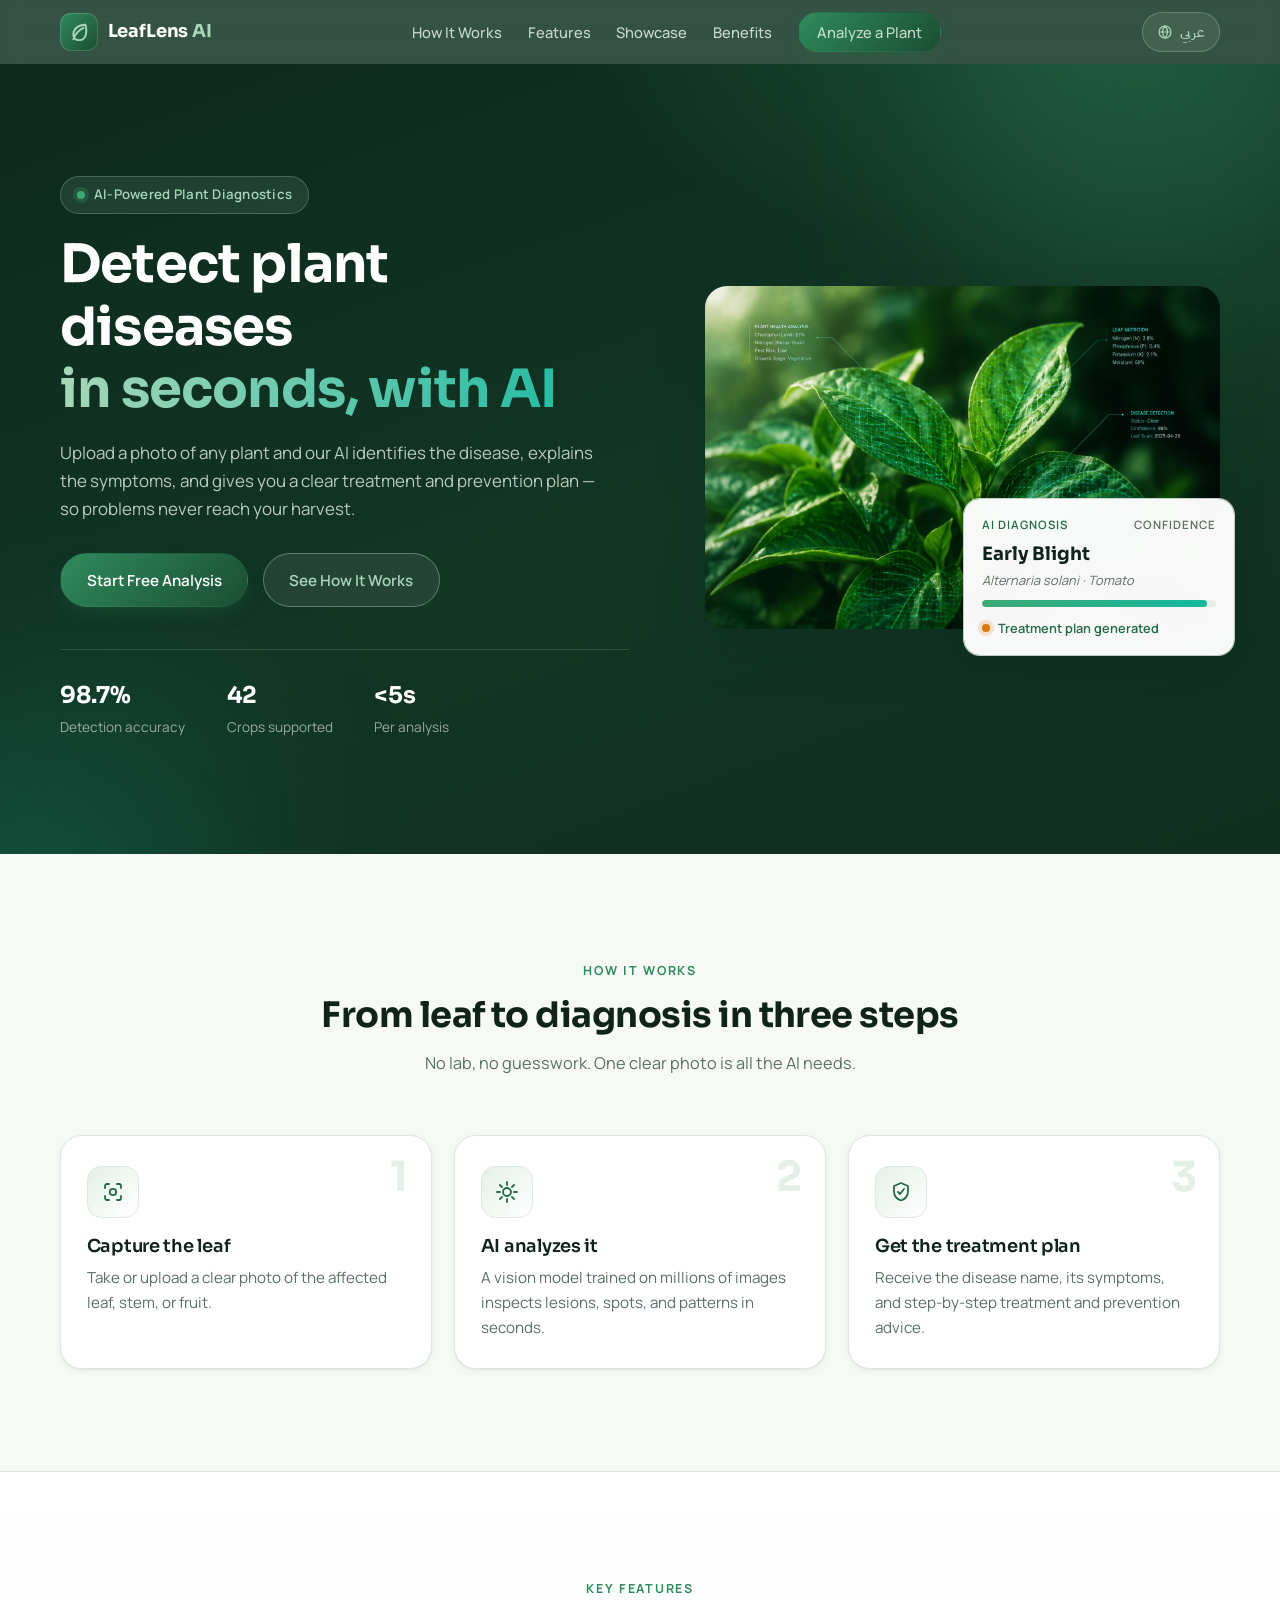
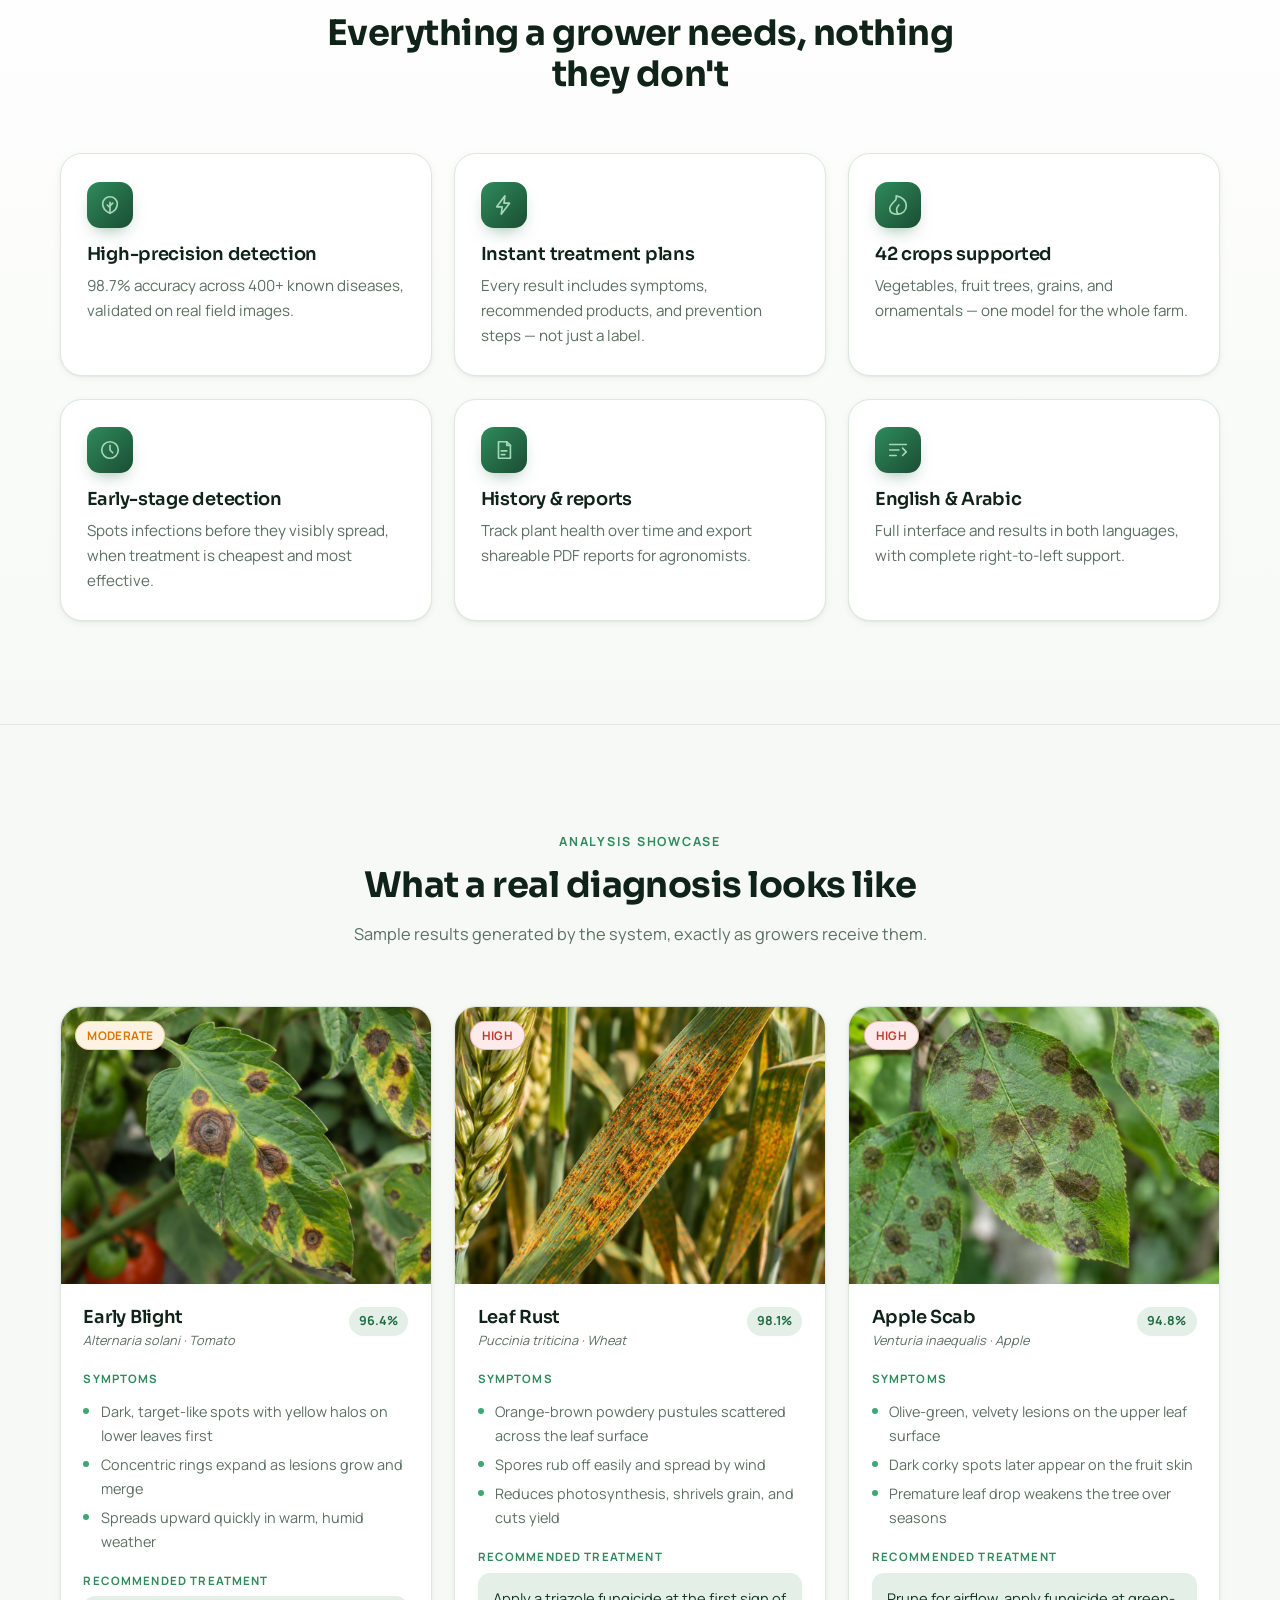
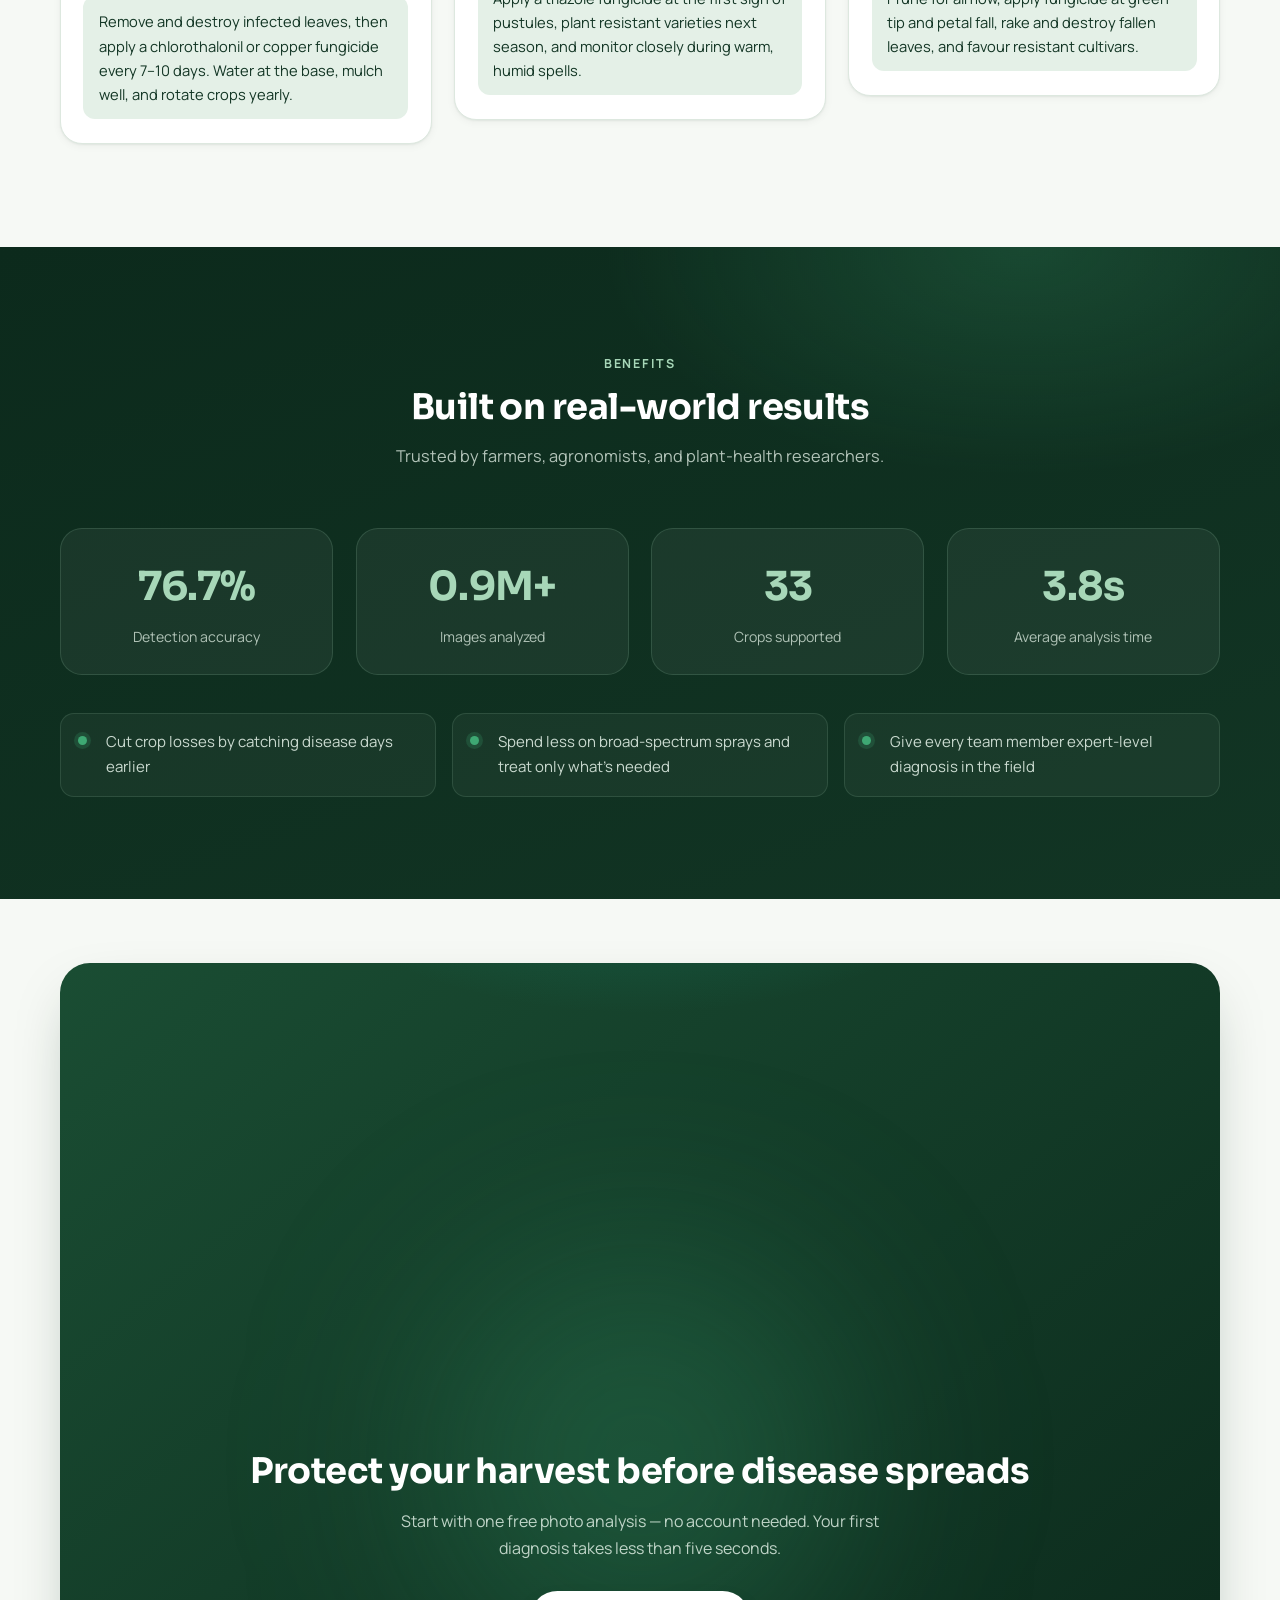
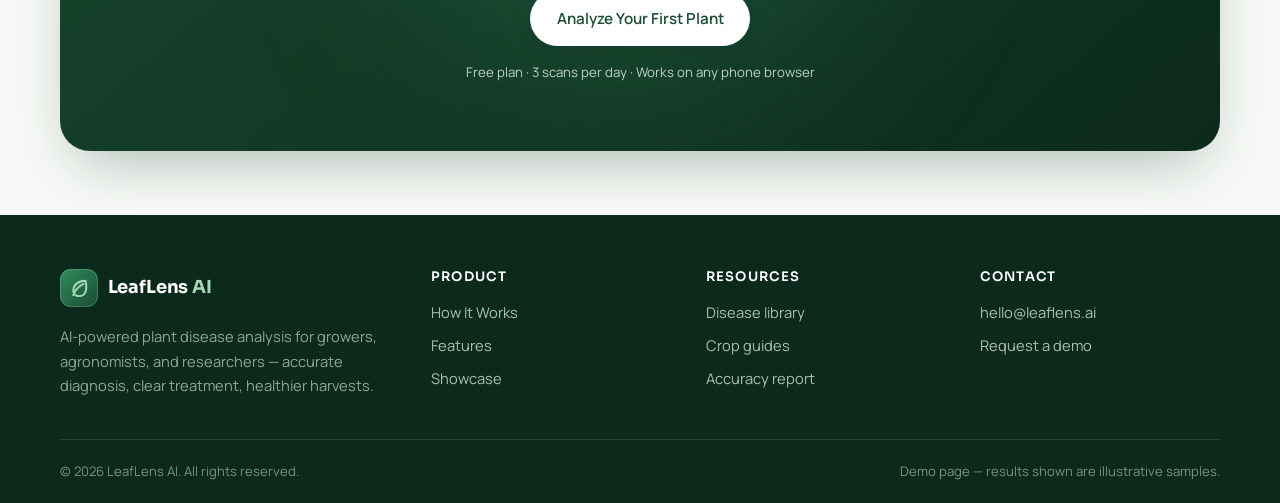
==== index.html @ 88715f57 "Add WebSite" ====
<!DOCTYPE html>
<html lang="en" dir="ltr">
<head>
  <meta charset="UTF-8" />
  <meta name="viewport" content="width=device-width, initial-scale=1.0" />
  <title>LeafLens AI — AI-Powered Plant Disease Analysis</title>
  <meta name="description" content="LeafLens AI identifies plant diseases from a single photo and returns the detected disease, its symptoms, and a recommended treatment plan. Supports 42 crops with 98.7% accuracy." />
  <meta property="og:title" content="LeafLens AI — AI-Powered Plant Disease Analysis" />
  <meta property="og:description" content="Detect plant diseases in seconds with AI. Get the diagnosis, symptoms, and treatment plan from a single photo." />
  <meta property="og:type" content="website" />
  <meta property="og:image" content="assets/img/hero-scan.jpg" />
  <meta name="twitter:card" content="summary_large_image" />
  <link rel="preconnect" href="https://fonts.googleapis.com" />
  <link rel="preconnect" href="https://fonts.gstatic.com" crossorigin />
  <link href="https://fonts.googleapis.com/css2?family=Sora:wght@500;600;700&family=Manrope:wght@400;500;600;700&family=IBM+Plex+Sans+Arabic:wght@400;500;600;700&display=swap" rel="stylesheet" />
  <link rel="stylesheet" href="styles.css" />
  <link rel="icon" type="image/svg+xml" href="data:image/svg+xml,%3Csvg xmlns='http://www.w3.org/2000/svg' viewBox='0 0 32 32'%3E%3Crect width='32' height='32' rx='8' fill='%2314532f'/%3E%3Cpath d='M22 8c-7 0-12 4-12 10 0 3 2 6 6 6 6 0 8-6 6-16zM10 24c2-6 6-9 10-11' stroke='%23a7f3c9' stroke-width='2' fill='none' stroke-linecap='round'/%3E%3C/svg%3E" />
</head>
<body>
  <a class="skip-link" href="#main" data-i18n="a11y.skip">Skip to content</a>

  <!-- ============ Header ============ -->
  <header class="site-header" id="siteHeader">
    <div class="container header-inner">
      <a href="#hero" class="brand" aria-label="LeafLens AI — home">
        <span class="brand-mark" aria-hidden="true">
          <svg viewBox="0 0 32 32" width="26" height="26" fill="none"><path d="M24 7c-9 0-15 5-15 12 0 4 2.5 7 7.5 7C24 26 26.5 18 24 7zM9 25c2.5-7.5 7.5-11.5 12.5-14" stroke="currentColor" stroke-width="2.4" stroke-linecap="round"/></svg>
        </span>
        <span class="brand-name">LeafLens <em>AI</em></span>
      </a>

      <nav class="main-nav" id="mainNav" aria-label="Primary">
        <a href="#how" data-i18n="nav.how">How It Works</a>
        <a href="#features" data-i18n="nav.features">Features</a>
        <a href="#showcase" data-i18n="nav.showcase">Showcase</a>
        <a href="#benefits" data-i18n="nav.benefits">Benefits</a>
        <a href="#cta" class="btn btn-primary btn-sm nav-cta" data-i18n="nav.cta">Analyze a Plant</a>
      </nav>

      <div class="header-actions">
        <button class="lang-toggle" id="langToggle" type="button" aria-label="Switch language to Arabic">
          <svg viewBox="0 0 24 24" width="16" height="16" fill="none" aria-hidden="true"><circle cx="12" cy="12" r="9" stroke="currentColor" stroke-width="1.8"/><path d="M3 12h18M12 3c2.5 2.6 3.8 5.7 3.8 9S14.5 18.4 12 21c-2.5-2.6-3.8-5.7-3.8-9S9.5 5.6 12 3z" stroke="currentColor" stroke-width="1.8"/></svg>
          <span id="langLabel">عربي</span>
        </button>
        <button class="menu-toggle" id="menuToggle" type="button" aria-expanded="false" aria-controls="mainNav" aria-label="Open menu">
          <span></span><span></span><span></span>
        </button>
      </div>
    </div>
  </header>

  <main id="main">
    <!-- ============ Hero ============ -->
    <section class="hero" id="hero">
      <div class="hero-glow hero-glow-1" aria-hidden="true"></div>
      <div class="hero-glow hero-glow-2" aria-hidden="true"></div>
      <div class="container hero-inner">
        <div class="hero-copy">
          <p class="hero-badge reveal">
            <span class="dot" aria-hidden="true"></span>
            <span data-i18n="hero.badge">AI-Powered Plant Diagnostics</span>
          </p>
          <h1 class="reveal">
            <span data-i18n="hero.title1">Detect plant diseases</span>
            <span class="grad-text" data-i18n="hero.title2">in seconds, with AI</span>
          </h1>
          <p class="hero-sub reveal" data-i18n="hero.sub">Upload a photo of any plant and our AI identifies the disease, explains the symptoms, and gives you a clear treatment and prevention plan — so problems never reach your harvest.</p>
          <div class="hero-actions reveal">
            <a href="#cta" class="btn btn-primary" data-i18n="hero.cta1">Start Free Analysis</a>
            <a href="#how" class="btn btn-ghost" data-i18n="hero.cta2">See How It Works</a>
          </div>
          <ul class="hero-stats reveal" role="list">
            <li>
              <strong>98.7%</strong>
              <span data-i18n="hero.stat1">Detection accuracy</span>
            </li>
            <li>
              <strong>42</strong>
              <span data-i18n="hero.stat2">Crops supported</span>
            </li>
            <li>
              <strong>&lt;5s</strong>
              <span data-i18n="hero.stat3">Per analysis</span>
            </li>
          </ul>
        </div>

        <div class="hero-visual reveal">
          <div class="hero-frame">
            <img src="assets/img/hero-scan.jpg" alt="AI scan overlay on healthy green plant leaves, showing chlorophyll, nutrition and disease-detection readings" width="1536" height="1024" fetchpriority="high" />
            <div class="scan-line" aria-hidden="true"></div>
          </div>
          <div class="diag-card" role="status">
            <div class="diag-head">
              <span class="diag-title" data-i18n="hero.card.title">AI Diagnosis</span>
              <span class="diag-conf" data-i18n="hero.card.conf">Confidence</span>
            </div>
            <p class="diag-name">Early Blight</p>
            <p class="diag-latin">Alternaria solani · Tomato</p>
            <div class="diag-bar" role="img" aria-label="Confidence 96.4 percent">
              <span style="--w: 96.4%"></span>
            </div>
            <p class="diag-note"><span class="dot dot-amber" aria-hidden="true"></span><span data-i18n="hero.card.note">Treatment plan generated</span></p>
          </div>
        </div>
      </div>
    </section>

    <!-- ============ How it works ============ -->
    <section class="section" id="how">
      <div class="container">
        <div class="section-head reveal">
          <p class="eyebrow" data-i18n="how.eyebrow">How It Works</p>
          <h2 data-i18n="how.title">From leaf to diagnosis in three steps</h2>
          <p class="section-sub" data-i18n="how.sub">No lab, no guesswork. One clear photo is all the AI needs.</p>
        </div>
        <ol class="steps" role="list">
          <li class="step reveal">
            <span class="step-num" aria-hidden="true">1</span>
            <div class="step-icon" aria-hidden="true">
              <svg viewBox="0 0 24 24" width="24" height="24" fill="none" stroke="currentColor" stroke-width="1.8" stroke-linecap="round" stroke-linejoin="round"><path d="M4 8V6a2 2 0 0 1 2-2h2M16 4h2a2 2 0 0 1 2 2v2M20 16v2a2 2 0 0 1-2 2h-2M8 20H6a2 2 0 0 1-2-2v-2"/><circle cx="12" cy="12" r="3.2"/></svg>
            </div>
            <h3 data-i18n="how.s1.title">Capture the leaf</h3>
            <p data-i18n="how.s1.text">Take or upload a clear photo of the affected leaf, stem, or fruit.</p>
          </li>
          <li class="step reveal">
            <span class="step-num" aria-hidden="true">2</span>
            <div class="step-icon" aria-hidden="true">
              <svg viewBox="0 0 24 24" width="24" height="24" fill="none" stroke="currentColor" stroke-width="1.8" stroke-linecap="round" stroke-linejoin="round"><path d="M12 2v3M12 19v3M2 12h3M19 12h3M4.9 4.9l2.1 2.1M17 17l2.1 2.1M19.1 4.9L17 7M7 17l-2.1 2.1"/><circle cx="12" cy="12" r="4"/></svg>
            </div>
            <h3 data-i18n="how.s2.title">AI analyzes it</h3>
            <p data-i18n="how.s2.text">A vision model trained on millions of images inspects lesions, spots, and patterns in seconds.</p>
          </li>
          <li class="step reveal">
            <span class="step-num" aria-hidden="true">3</span>
            <div class="step-icon" aria-hidden="true">
              <svg viewBox="0 0 24 24" width="24" height="24" fill="none" stroke="currentColor" stroke-width="1.8" stroke-linecap="round" stroke-linejoin="round"><path d="M9 12l2 2 4-5"/><path d="M12 3l7 3v5c0 4.5-3 8.2-7 9.5C8 19.2 5 15.5 5 11V6l7-3z"/></svg>
            </div>
            <h3 data-i18n="how.s3.title">Get the treatment plan</h3>
            <p data-i18n="how.s3.text">Receive the disease name, its symptoms, and step-by-step treatment and prevention advice.</p>
          </li>
        </ol>
      </div>
    </section>

    <!-- ============ Features ============ -->
    <section class="section section-alt" id="features">
      <div class="container">
        <div class="section-head reveal">
          <p class="eyebrow" data-i18n="features.eyebrow">Key Features</p>
          <h2 data-i18n="features.title">Everything a grower needs, nothing they don't</h2>
        </div>
        <div class="features-grid">
          <article class="feature reveal">
            <div class="feature-icon" aria-hidden="true">
              <svg viewBox="0 0 24 24" width="22" height="22" fill="none" stroke="currentColor" stroke-width="1.8" stroke-linecap="round" stroke-linejoin="round"><path d="M12 3c-4.4 0-8 3.4-8 7.6C4 15 7.4 19 12 21c4.6-2 8-6 8-10.4C20 6.4 16.4 3 12 3z"/><path d="M12 21V9M12 13l3-3M12 15l-3-3"/></svg>
            </div>
            <h3 data-i18n="features.f1.title">High-precision detection</h3>
            <p data-i18n="features.f1.text">98.7% accuracy across 400+ known diseases, validated on real field images.</p>
          </article>
          <article class="feature reveal">
            <div class="feature-icon" aria-hidden="true">
              <svg viewBox="0 0 24 24" width="22" height="22" fill="none" stroke="currentColor" stroke-width="1.8" stroke-linecap="round" stroke-linejoin="round"><path d="M13 2L4 14h6l-1 8 9-12h-6l1-8z"/></svg>
            </div>
            <h3 data-i18n="features.f2.title">Instant treatment plans</h3>
            <p data-i18n="features.f2.text">Every result includes symptoms, recommended products, and prevention steps — not just a label.</p>
          </article>
          <article class="feature reveal">
            <div class="feature-icon" aria-hidden="true">
              <svg viewBox="0 0 24 24" width="22" height="22" fill="none" stroke="currentColor" stroke-width="1.8" stroke-linecap="round" stroke-linejoin="round"><path d="M12 22c5 0 9-4 9-9 0-6-5-10-11-11 1 4-1 5-3 7s-4 4-4 7c0 4 4 6 9 6z"/><path d="M12 22c-2-3-2-7 1-10"/></svg>
            </div>
            <h3 data-i18n="features.f3.title">42 crops supported</h3>
            <p data-i18n="features.f3.text">Vegetables, fruit trees, grains, and ornamentals — one model for the whole farm.</p>
          </article>
          <article class="feature reveal">
            <div class="feature-icon" aria-hidden="true">
              <svg viewBox="0 0 24 24" width="22" height="22" fill="none" stroke="currentColor" stroke-width="1.8" stroke-linecap="round" stroke-linejoin="round"><circle cx="12" cy="12" r="9"/><path d="M12 7v5l3 3"/></svg>
            </div>
            <h3 data-i18n="features.f4.title">Early-stage detection</h3>
            <p data-i18n="features.f4.text">Spots infections before they visibly spread, when treatment is cheapest and most effective.</p>
          </article>
          <article class="feature reveal">
            <div class="feature-icon" aria-hidden="true">
              <svg viewBox="0 0 24 24" width="22" height="22" fill="none" stroke="currentColor" stroke-width="1.8" stroke-linecap="round" stroke-linejoin="round"><path d="M6 3h9l4 4v14H6z"/><path d="M15 3v4h4M9 13h6M9 17h4"/></svg>
            </div>
            <h3 data-i18n="features.f5.title">History & reports</h3>
            <p data-i18n="features.f5.text">Track plant health over time and export shareable PDF reports for agronomists.</p>
          </article>
          <article class="feature reveal">
            <div class="feature-icon" aria-hidden="true">
              <svg viewBox="0 0 24 24" width="22" height="22" fill="none" stroke="currentColor" stroke-width="1.8" stroke-linecap="round" stroke-linejoin="round"><path d="M3 6h18M3 12h10M3 18h7"/><path d="M17 10l4 4-4 4"/></svg>
            </div>
            <h3 data-i18n="features.f6.title">English & Arabic</h3>
            <p data-i18n="features.f6.text">Full interface and results in both languages, with complete right-to-left support.</p>
          </article>
        </div>
      </div>
    </section>

    <!-- ============ Showcase ============ -->
    <section class="section" id="showcase">
      <div class="container">
        <div class="section-head reveal">
          <p class="eyebrow" data-i18n="showcase.eyebrow">Analysis Showcase</p>
          <h2 data-i18n="showcase.title">What a real diagnosis looks like</h2>
          <p class="section-sub" data-i18n="showcase.sub">Sample results generated by the system, exactly as growers receive them.</p>
        </div>
        <div class="showcase-grid">

          <article class="show-card reveal">
            <div class="show-media">
              <img src="assets/img/showcase-tomato-blight.jpg" alt="Tomato leaf with dark target-shaped early blight spots surrounded by yellow halos" width="1024" height="768" loading="lazy" />
              <span class="severity severity-medium" data-i18n="severity.moderate">Moderate</span>
            </div>
            <div class="show-body">
              <header class="show-head">
                <div>
                  <h3 data-i18n="show.c1.disease">Early Blight</h3>
                  <p class="latin">Alternaria solani · <span data-i18n="show.c1.crop">Tomato</span></p>
                </div>
                <span class="conf-chip">96.4%</span>
              </header>
              <p class="show-label" data-i18n="show.symptoms">Symptoms</p>
              <ul role="list">
                <li data-i18n="show.c1.s1">Dark, target-like spots with yellow halos on lower leaves first</li>
                <li data-i18n="show.c1.s2">Concentric rings expand as lesions grow and merge</li>
                <li data-i18n="show.c1.s3">Spreads upward quickly in warm, humid weather</li>
              </ul>
              <p class="show-label" data-i18n="show.treatment">Recommended treatment</p>
              <p class="show-treatment" data-i18n="show.c1.t1">Remove and destroy infected leaves, then apply a chlorothalonil or copper fungicide every 7–10 days. Water at the base, mulch well, and rotate crops yearly.</p>
            </div>
          </article>

          <article class="show-card reveal">
            <div class="show-media">
              <img src="assets/img/showcase-wheat-rust.jpg" alt="Wheat leaf covered in orange-brown leaf rust pustules" width="1024" height="768" loading="lazy" />
              <span class="severity severity-high" data-i18n="severity.high">High</span>
            </div>
            <div class="show-body">
              <header class="show-head">
                <div>
                  <h3 data-i18n="show.c2.disease">Leaf Rust</h3>
                  <p class="latin">Puccinia triticina · <span data-i18n="show.c2.crop">Wheat</span></p>
                </div>
                <span class="conf-chip">98.1%</span>
              </header>
              <p class="show-label" data-i18n="show.symptoms">Symptoms</p>
              <ul role="list">
                <li data-i18n="show.c2.s1">Orange-brown powdery pustules scattered across the leaf surface</li>
                <li data-i18n="show.c2.s2">Spores rub off easily and spread by wind</li>
                <li data-i18n="show.c2.s3">Reduces photosynthesis, shrivels grain, and cuts yield</li>
              </ul>
              <p class="show-label" data-i18n="show.treatment">Recommended treatment</p>
              <p class="show-treatment" data-i18n="show.c2.t1">Apply a triazole fungicide at the first sign of pustules, plant resistant varieties next season, and monitor closely during warm, humid spells.</p>
            </div>
          </article>

          <article class="show-card reveal">
            <div class="show-media">
              <img src="assets/img/showcase-apple-scab.jpg" alt="Apple leaves with olive-green and brown velvety scab lesions" width="1024" height="768" loading="lazy" />
              <span class="severity severity-high" data-i18n="severity.high">High</span>
            </div>
            <div class="show-body">
              <header class="show-head">
                <div>
                  <h3 data-i18n="show.c3.disease">Apple Scab</h3>
                  <p class="latin">Venturia inaequalis · <span data-i18n="show.c3.crop">Apple</span></p>
                </div>
                <span class="conf-chip">94.8%</span>
              </header>
              <p class="show-label" data-i18n="show.symptoms">Symptoms</p>
              <ul role="list">
                <li data-i18n="show.c3.s1">Olive-green, velvety lesions on the upper leaf surface</li>
                <li data-i18n="show.c3.s2">Dark corky spots later appear on the fruit skin</li>
                <li data-i18n="show.c3.s3">Premature leaf drop weakens the tree over seasons</li>
              </ul>
              <p class="show-label" data-i18n="show.treatment">Recommended treatment</p>
              <p class="show-treatment" data-i18n="show.c3.t1">Prune for airflow, apply fungicide at green-tip and petal fall, rake and destroy fallen leaves, and favour resistant cultivars.</p>
            </div>
          </article>

        </div>
      </div>
    </section>

    <!-- ============ Benefits / Statistics ============ -->
    <section class="section stats-band" id="benefits">
      <div class="container">
        <div class="section-head reveal">
          <p class="eyebrow eyebrow-light" data-i18n="benefits.eyebrow">Benefits</p>
          <h2 data-i18n="benefits.title">Built on real-world results</h2>
          <p class="section-sub section-sub-light" data-i18n="benefits.sub">Trusted by farmers, agronomists, and plant-health researchers.</p>
        </div>
        <dl class="stats-grid reveal" role="list">
          <div class="stat">
            <dd><span class="counter" data-target="98.7" data-decimals="1">0</span>%</dd>
            <dt data-i18n="benefits.s1">Detection accuracy</dt>
          </div>
          <div class="stat">
            <dd><span class="counter" data-target="1.2" data-decimals="1">0</span>M+</dd>
            <dt data-i18n="benefits.s2">Images analyzed</dt>
          </div>
          <div class="stat">
            <dd><span class="counter" data-target="42">0</span></dd>
            <dt data-i18n="benefits.s3">Crops supported</dt>
          </div>
          <div class="stat">
            <dd><span class="counter" data-target="4.9" data-decimals="1">0</span>s</dd>
            <dt data-i18n="benefits.s4">Average analysis time</dt>
          </div>
        </dl>
        <ul class="benefit-points reveal" role="list">
          <li data-i18n="benefits.p1">Cut crop losses by catching disease days earlier</li>
          <li data-i18n="benefits.p2">Spend less on broad-spectrum sprays and treat only what's needed</li>
          <li data-i18n="benefits.p3">Give every team member expert-level diagnosis in the field</li>
        </ul>
      </div>
    </section>

    <!-- ============ CTA ============ -->
    <section class="section cta" id="cta">
      <div class="container">
        <div class="cta-card reveal">
          <div class="cta-glow" aria-hidden="true"></div>
          <h2 data-i18n="cta.title">Protect your harvest before disease spreads</h2>
          <p data-i18n="cta.sub">Start with one free photo analysis — no account needed. Your first diagnosis takes less than five seconds.</p>
          <a href="#hero" class="btn btn-light" data-i18n="cta.button">Analyze Your First Plant</a>
          <p class="cta-note" data-i18n="cta.note">Free plan · 3 scans per day · Works on any phone browser</p>
        </div>
      </div>
    </section>
  </main>

  <!-- ============ Footer ============ -->
  <footer class="site-footer">
    <div class="container footer-grid">
      <div class="footer-brand">
        <a href="#hero" class="brand" aria-label="LeafLens AI — home">
          <span class="brand-mark" aria-hidden="true">
            <svg viewBox="0 0 32 32" width="26" height="26" fill="none"><path d="M24 7c-9 0-15 5-15 12 0 4 2.5 7 7.5 7C24 26 26.5 18 24 7zM9 25c2.5-7.5 7.5-11.5 12.5-14" stroke="currentColor" stroke-width="2.4" stroke-linecap="round"/></svg>
          </span>
          <span class="brand-name">LeafLens <em>AI</em></span>
        </a>
        <p data-i18n="footer.about">AI-powered plant disease analysis for growers, agronomists, and researchers — accurate diagnosis, clear treatment, healthier harvests.</p>
      </div>
      <nav class="footer-col" aria-label="Product">
        <h3 data-i18n="footer.product">Product</h3>
        <a href="#how" data-i18n="nav.how">How It Works</a>
        <a href="#features" data-i18n="nav.features">Features</a>
        <a href="#showcase" data-i18n="nav.showcase">Showcase</a>
      </nav>
      <nav class="footer-col" aria-label="Resources">
        <h3 data-i18n="footer.resources">Resources</h3>
        <a href="#showcase" data-i18n="footer.r1">Disease library</a>
        <a href="#features" data-i18n="footer.r2">Crop guides</a>
        <a href="#benefits" data-i18n="footer.r3">Accuracy report</a>
      </nav>
      <div class="footer-col">
        <h3 data-i18n="footer.contact">Contact</h3>
        <a href="mailto:hello@leaflens.ai">hello@leaflens.ai</a>
        <a href="#cta" data-i18n="footer.r4">Request a demo</a>
      </div>
    </div>
    <div class="container footer-bottom">
      <p>© <span id="year">2026</span> LeafLens AI. <span data-i18n="footer.rights">All rights reserved.</span></p>
      <p class="footer-note" data-i18n="footer.note">Demo page — results shown are illustrative samples.</p>
    </div>
  </footer>

  <script src="script.js" defer></script>
</body>
</html>
---- styles.css ----
/* ============================================================
   LeafLens AI — Plant Disease Analysis landing page
   Design system: natural greens + warm neutrals, teal tech accent
   ============================================================ */

:root {
  /* Palette */
  --ink: #10231a;
  --green-950: #0c2a1c;
  --green-900: #123524;
  --green-800: #1a4d33;
  --green-700: #226a45;
  --green-600: #2f8b5c;
  --green-500: #3ea873;
  --mint: #a7d7b8;
  --mist: #e4f0e7;
  --paper: #f6f9f5;
  --card: #ffffff;
  --text: #1c2b22;
  --muted: #5b6f62;
  --line: #dde8df;
  --tech: #14b8a0;
  --amber: #d97706;
  --amber-soft: #fef3e2;
  --red-soft: #fdeaea;
  --red: #c0392b;

  /* Type */
  --font-display: "Sora", "IBM Plex Sans Arabic", sans-serif;
  --font-body: "Manrope", "IBM Plex Sans Arabic", sans-serif;

  /* Shape & elevation */
  --radius: 16px;
  --radius-lg: 22px;
  --shadow-sm: 0 1px 2px rgba(16, 35, 26, 0.06), 0 2px 8px rgba(16, 35, 26, 0.05);
  --shadow-md: 0 6px 24px -6px rgba(16, 35, 26, 0.14);
  --shadow-lg: 0 24px 60px -20px rgba(12, 42, 28, 0.35);

  --container: 1160px;
}

/* ---------- Base ---------- */
*,
*::before,
*::after { box-sizing: border-box; }

html { scroll-behavior: smooth; }

body {
  margin: 0;
  font-family: var(--font-body);
  font-size: 1rem;
  line-height: 1.65;
  color: var(--text);
  background: var(--paper);
  -webkit-font-smoothing: antialiased;
  text-rendering: optimizeLegibility;
}

/* Arabic typography */
[dir="rtl"] body,
[dir="rtl"] h1, [dir="rtl"] h2, [dir="rtl"] h3 {
  font-family: "IBM Plex Sans Arabic", "Sora", sans-serif;
}
[dir="rtl"] h1, [dir="rtl"] h2, [dir="rtl"] h3 { letter-spacing: 0; }

h1, h2, h3 {
  font-family: var(--font-display);
  line-height: 1.18;
  margin: 0;
  color: var(--ink);
  letter-spacing: -0.015em;
}

h1 { font-size: clamp(2.1rem, 4.4vw, 3.3rem); font-weight: 700; }
h2 { font-size: clamp(1.55rem, 3vw, 2.2rem); font-weight: 700; }
h3 { font-size: 1.12rem; font-weight: 600; }

p { margin: 0; }
img { max-width: 100%; display: block; }
a { color: var(--green-700); text-decoration: none; }
ul, ol { margin: 0; padding: 0; list-style: none; }

:focus-visible {
  outline: 3px solid var(--tech);
  outline-offset: 3px;
  border-radius: 6px;
}

.container {
  width: min(var(--container), 100% - 2.5rem);
  margin-inline: auto;
}

.skip-link {
  position: absolute;
  inset-inline-start: 1rem;
  top: -100%;
  z-index: 100;
  background: var(--green-900);
  color: #fff;
  padding: 0.6rem 1rem;
  border-radius: 0 0 10px 10px;
  transition: top 0.2s ease;
}
.skip-link:focus { top: 0; }

/* ---------- Buttons ---------- */
.btn {
  display: inline-flex;
  align-items: center;
  justify-content: center;
  gap: 0.5rem;
  padding: 0.85rem 1.6rem;
  border-radius: 999px;
  font-weight: 600;
  font-size: 0.95rem;
  font-family: var(--font-body);
  border: 1px solid transparent;
  cursor: pointer;
  transition: transform 0.2s ease, box-shadow 0.2s ease, background 0.2s ease, border-color 0.2s ease;
  min-height: 44px;
}
.btn:hover { transform: translateY(-2px); }
.btn:active { transform: translateY(0); }

.btn-primary {
  background: linear-gradient(135deg, var(--green-600), var(--green-800));
  color: #fff;
  box-shadow: 0 8px 20px -8px rgba(34, 106, 69, 0.55);
}
.btn-primary:hover { box-shadow: 0 12px 26px -8px rgba(34, 106, 69, 0.65); }

.btn-ghost {
  background: rgba(255, 255, 255, 0.08);
  border-color: rgba(167, 215, 184, 0.4);
  color: var(--mint);
}
.btn-ghost:hover { background: rgba(167, 215, 184, 0.14); }

.btn-light {
  background: #fff;
  color: var(--green-800);
  box-shadow: 0 10px 24px -10px rgba(12, 42, 28, 0.4);
}

.btn-sm { padding: 0.55rem 1.15rem; min-height: 40px; font-size: 0.88rem; }

/* ---------- Header ---------- */
.site-header {
  position: sticky;
  top: 0;
  z-index: 50;
  background: rgba(18, 53, 36, 0.85);
  backdrop-filter: blur(14px);
  -webkit-backdrop-filter: blur(14px);
  transition: box-shadow 0.25s ease;
}
.site-header.scrolled { box-shadow: 0 8px 24px -12px rgba(12, 42, 28, 0.5); }

.header-inner {
  display: flex;
  align-items: center;
  justify-content: space-between;
  gap: 1rem;
  padding-block: 0.75rem;
}

.brand {
  display: inline-flex;
  align-items: center;
  gap: 0.6rem;
  color: #fff;
  font-family: var(--font-display);
  font-weight: 700;
  font-size: 1.12rem;
  letter-spacing: -0.01em;
}
.brand em { font-style: normal; color: var(--mint); }
.brand-mark {
  display: grid;
  place-items: center;
  width: 38px;
  height: 38px;
  border-radius: 11px;
  background: linear-gradient(135deg, var(--green-600), var(--green-800));
  color: var(--mint);
  box-shadow: inset 0 0 0 1px rgba(167, 215, 184, 0.25);
}

.main-nav {
  display: flex;
  align-items: center;
  gap: 1.6rem;
}
.main-nav > a {
  color: rgba(233, 246, 236, 0.82);
  font-size: 0.92rem;
  font-weight: 500;
  position: relative;
  padding-block: 0.35rem;
  transition: color 0.2s ease;
}
.main-nav > a:not(.btn)::after {
  content: "";
  position: absolute;
  inset-inline: 0;
  bottom: 0;
  height: 2px;
  border-radius: 2px;
  background: var(--mint);
  transform: scaleX(0);
  transform-origin: var(--origin, right);
  transition: transform 0.25s ease;
}
.main-nav > a:not(.btn):hover { color: #fff; }
.main-nav > a:not(.btn):hover::after { transform: scaleX(1); --origin: left; }

.header-actions { display: flex; align-items: center; gap: 0.6rem; }

.lang-toggle {
  display: inline-flex;
  align-items: center;
  gap: 0.4rem;
  background: rgba(255, 255, 255, 0.08);
  color: var(--mint);
  border: 1px solid rgba(167, 215, 184, 0.3);
  border-radius: 999px;
  padding: 0.45rem 0.9rem;
  font: inherit;
  font-size: 0.85rem;
  font-weight: 600;
  cursor: pointer;
  min-height: 40px;
  transition: background 0.2s ease;
}
.lang-toggle:hover { background: rgba(167, 215, 184, 0.16); }

.menu-toggle {
  display: none;
  flex-direction: column;
  justify-content: center;
  gap: 5px;
  width: 42px;
  height: 42px;
  padding: 0 10px;
  background: rgba(255, 255, 255, 0.08);
  border: 1px solid rgba(167, 215, 184, 0.3);
  border-radius: 10px;
  cursor: pointer;
}
.menu-toggle span {
  height: 2px;
  border-radius: 2px;
  background: var(--mint);
  transition: transform 0.25s ease, opacity 0.25s ease;
}
.menu-toggle[aria-expanded="true"] span:nth-child(1) { transform: translateY(7px) rotate(45deg); }
.menu-toggle[aria-expanded="true"] span:nth-child(2) { opacity: 0; }
.menu-toggle[aria-expanded="true"] span:nth-child(3) { transform: translateY(-7px) rotate(-45deg); }

/* ---------- Hero ---------- */
.hero {
  position: relative;
  overflow: hidden;
  background:
    radial-gradient(900px 480px at 85% -10%, rgba(62, 168, 115, 0.28), transparent 60%),
    radial-gradient(700px 420px at -10% 110%, rgba(20, 184, 160, 0.16), transparent 60%),
    linear-gradient(160deg, var(--green-950), var(--green-900) 55%, #0f2f1f);
  color: #eaf6ec;
  padding-block: clamp(4rem, 9vw, 7rem) clamp(4.5rem, 9vw, 7.5rem);
}
.hero-glow {
  position: absolute;
  border-radius: 50%;
  filter: blur(90px);
  opacity: 0.5;
  pointer-events: none;
}
.hero-glow-1 { width: 420px; height: 420px; background: rgba(62, 168, 115, 0.35); top: -140px; inset-inline-end: -80px; }
.hero-glow-2 { width: 360px; height: 360px; background: rgba(20, 184, 160, 0.22); bottom: -160px; inset-inline-start: -100px; }

.hero-inner {
  position: relative;
  display: grid;
  grid-template-columns: 1.05fr 0.95fr;
  gap: clamp(2.5rem, 6vw, 5rem);
  align-items: center;
}

.hero-badge {
  display: inline-flex;
  align-items: center;
  gap: 0.55rem;
  padding: 0.45rem 1rem;
  border-radius: 999px;
  background: rgba(167, 215, 184, 0.12);
  border: 1px solid rgba(167, 215, 184, 0.28);
  color: var(--mint);
  font-size: 0.83rem;
  font-weight: 600;
  letter-spacing: 0.02em;
}
.dot {
  width: 8px;
  height: 8px;
  border-radius: 50%;
  background: var(--green-500);
  box-shadow: 0 0 0 4px rgba(62, 168, 115, 0.22);
  animation: pulse 2.4s ease-in-out infinite;
}
.dot-amber { background: var(--amber); box-shadow: 0 0 0 4px rgba(217, 119, 6, 0.18); animation: none; }

@keyframes pulse {
  0%, 100% { box-shadow: 0 0 0 3px rgba(62, 168, 115, 0.28); }
  50% { box-shadow: 0 0 0 7px rgba(62, 168, 115, 0.08); }
}

.hero h1 { color: #fff; margin-top: 1.2rem; }
.grad-text {
  display: block;
  background: linear-gradient(100deg, var(--mint), var(--tech));
  -webkit-background-clip: text;
  background-clip: text;
  color: transparent;
}

.hero-sub {
  margin-top: 1.15rem;
  max-width: 34rem;
  font-size: 1.06rem;
  color: rgba(233, 246, 236, 0.78);
}

.hero-actions {
  display: flex;
  flex-wrap: wrap;
  gap: 0.9rem;
  margin-top: 1.9rem;
}

.hero-stats {
  display: flex;
  flex-wrap: wrap;
  gap: clamp(1.4rem, 3.5vw, 2.6rem);
  margin-top: 2.6rem;
  padding-top: 1.6rem;
  border-top: 1px solid rgba(167, 215, 184, 0.18);
}
.hero-stats li { display: grid; gap: 0.15rem; }
.hero-stats strong {
  font-family: var(--font-display);
  font-size: 1.45rem;
  color: #fff;
  letter-spacing: -0.01em;
}
.hero-stats span { font-size: 0.85rem; color: rgba(233, 246, 236, 0.62); }

.hero-visual { position: relative; }
.hero-frame {
  position: relative;
  border-radius: var(--radius-lg);
  overflow: hidden;
  box-shadow: var(--shadow-lg), inset 0 0 0 1px rgba(167, 215, 184, 0.18);
  animation: float 7s ease-in-out infinite;
}
.hero-frame img { width: 100%; height: auto; }

.scan-line {
  position: absolute;
  inset-inline: 0;
  height: 90px;
  top: -90px;
  background: linear-gradient(to bottom, transparent, rgba(20, 184, 160, 0.28), transparent);
  animation: scan 5.5s ease-in-out infinite;
  pointer-events: none;
}
@keyframes scan {
  0% { top: -90px; }
  55%, 100% { top: 100%; }
}
@keyframes float {
  0%, 100% { transform: translateY(0); }
  50% { transform: translateY(-10px); }
}

.diag-card {
  position: absolute;
  inset-inline-end: -14px;
  bottom: -26px;
  width: min(270px, 78%);
  background: rgba(255, 255, 255, 0.97);
  backdrop-filter: blur(10px);
  border-radius: var(--radius);
  padding: 1rem 1.15rem;
  box-shadow: var(--shadow-md), 0 0 0 1px rgba(221, 232, 223, 0.9);
  animation: float 7s ease-in-out infinite;
  animation-delay: 0.8s;
}
.diag-head {
  display: flex;
  justify-content: space-between;
  align-items: baseline;
  gap: 0.5rem;
  font-size: 0.72rem;
  text-transform: uppercase;
  letter-spacing: 0.08em;
  color: var(--muted);
  font-weight: 600;
}
.diag-title { color: var(--green-700); }
.diag-name {
  font-family: var(--font-display);
  font-weight: 700;
  font-size: 1.15rem;
  color: var(--ink);
  margin-top: 0.3rem;
}
.diag-latin { font-size: 0.8rem; color: var(--muted); font-style: italic; }
.diag-bar {
  height: 7px;
  border-radius: 99px;
  background: var(--mist);
  margin-top: 0.6rem;
  overflow: hidden;
}
.diag-bar span {
  display: block;
  height: 100%;
  width: var(--w, 90%);
  border-radius: inherit;
  background: linear-gradient(90deg, var(--green-500), var(--tech));
}
.diag-note {
  display: flex;
  align-items: center;
  gap: 0.45rem;
  margin-top: 0.65rem;
  font-size: 0.8rem;
  font-weight: 600;
  color: var(--green-700);
}

/* ---------- Sections ---------- */
.section { padding-block: clamp(3.8rem, 8vw, 6.5rem); }
.section-alt { background: linear-gradient(180deg, #fff, var(--paper)); border-block: 1px solid var(--line); }

.section-head {
  max-width: 40rem;
  margin-inline: auto;
  text-align: center;
  margin-bottom: clamp(2.4rem, 5vw, 3.6rem);
}
.eyebrow {
  display: inline-block;
  font-size: 0.78rem;
  font-weight: 700;
  letter-spacing: 0.14em;
  text-transform: uppercase;
  color: var(--green-600);
  margin-bottom: 0.8rem;
}
.eyebrow-light { color: var(--mint); }
.section-sub { margin-top: 0.9rem; color: var(--muted); font-size: 1.02rem; }
.section-sub-light { color: rgba(233, 246, 236, 0.75); }

/* ---------- How it works ---------- */
.steps {
  display: grid;
  grid-template-columns: repeat(3, 1fr);
  gap: 1.4rem;
  counter-reset: step;
}
.step {
  position: relative;
  background: var(--card);
  border: 1px solid var(--line);
  border-radius: var(--radius-lg);
  padding: 1.9rem 1.6rem 1.7rem;
  box-shadow: var(--shadow-sm);
  transition: transform 0.25s ease, box-shadow 0.25s ease, border-color 0.25s ease;
}
.step:hover {
  transform: translateY(-6px);
  box-shadow: var(--shadow-md);
  border-color: var(--mint);
}
.step-num {
  position: absolute;
  top: 1.3rem;
  inset-inline-end: 1.4rem;
  font-family: var(--font-display);
  font-size: 2.6rem;
  font-weight: 700;
  color: var(--mist);
  line-height: 1;
}
.step-icon {
  display: grid;
  place-items: center;
  width: 52px;
  height: 52px;
  border-radius: 14px;
  background: linear-gradient(135deg, var(--mist), #fff);
  color: var(--green-700);
  border: 1px solid var(--line);
  margin-bottom: 1.1rem;
}
.step p { margin-top: 0.5rem; color: var(--muted); font-size: 0.95rem; }

/* ---------- Features ---------- */
.features-grid {
  display: grid;
  grid-template-columns: repeat(3, 1fr);
  gap: 1.4rem;
}
.feature {
  background: var(--card);
  border: 1px solid var(--line);
  border-radius: var(--radius-lg);
  padding: 1.7rem 1.6rem;
  box-shadow: var(--shadow-sm);
  transition: transform 0.25s ease, box-shadow 0.25s ease, border-color 0.25s ease;
}
.feature:hover {
  transform: translateY(-6px);
  box-shadow: var(--shadow-md);
  border-color: var(--mint);
}
.feature-icon {
  display: grid;
  place-items: center;
  width: 46px;
  height: 46px;
  border-radius: 13px;
  background: linear-gradient(135deg, var(--green-600), var(--green-800));
  color: var(--mint);
  margin-bottom: 1rem;
  box-shadow: 0 8px 18px -8px rgba(34, 106, 69, 0.55);
}
.feature p { margin-top: 0.5rem; color: var(--muted); font-size: 0.95rem; }

/* ---------- Showcase ---------- */
.showcase-grid {
  display: grid;
  grid-template-columns: repeat(3, 1fr);
  gap: 1.4rem;
  align-items: start;
}
.show-card {
  background: var(--card);
  border: 1px solid var(--line);
  border-radius: var(--radius-lg);
  overflow: hidden;
  box-shadow: var(--shadow-sm);
  transition: transform 0.25s ease, box-shadow 0.25s ease;
  display: flex;
  flex-direction: column;
}
.show-card:hover {
  transform: translateY(-6px);
  box-shadow: var(--shadow-md);
}
.show-media { position: relative; aspect-ratio: 4 / 3; overflow: hidden; }
.show-media img {
  width: 100%;
  height: 100%;
  object-fit: cover;
  transition: transform 0.5s ease;
}
.show-card:hover .show-media img { transform: scale(1.05); }

.severity {
  position: absolute;
  top: 0.9rem;
  inset-inline-start: 0.9rem;
  padding: 0.3rem 0.75rem;
  border-radius: 999px;
  font-size: 0.74rem;
  font-weight: 700;
  letter-spacing: 0.03em;
  text-transform: uppercase;
  backdrop-filter: blur(6px);
}
.severity-high { background: var(--red-soft); color: var(--red); box-shadow: inset 0 0 0 1px rgba(192, 57, 43, 0.3); }
.severity-medium { background: var(--amber-soft); color: var(--amber); box-shadow: inset 0 0 0 1px rgba(217, 119, 6, 0.3); }

.show-body { padding: 1.4rem 1.4rem 1.5rem; display: flex; flex-direction: column; gap: 0.4rem; }
.show-head {
  display: flex;
  justify-content: space-between;
  align-items: flex-start;
  gap: 0.6rem;
}
.latin { font-size: 0.8rem; font-style: italic; color: var(--muted); margin-top: 0.15rem; }
.conf-chip {
  flex-shrink: 0;
  padding: 0.28rem 0.65rem;
  border-radius: 999px;
  background: var(--mist);
  color: var(--green-700);
  font-size: 0.78rem;
  font-weight: 700;
}
.show-label {
  margin-top: 0.7rem;
  font-size: 0.72rem;
  font-weight: 700;
  letter-spacing: 0.1em;
  text-transform: uppercase;
  color: var(--green-600);
}
.show-body ul { display: grid; gap: 0.35rem; margin-top: 0.35rem; }
.show-body li {
  position: relative;
  padding-inline-start: 1.1rem;
  font-size: 0.9rem;
  color: var(--muted);
}
.show-body li::before {
  content: "";
  position: absolute;
  inset-inline-start: 0;
  top: 0.55em;
  width: 6px;
  height: 6px;
  border-radius: 50%;
  background: var(--green-500);
}
.show-treatment {
  font-size: 0.92rem;
  background: var(--mist);
  border-radius: 12px;
  padding: 0.8rem 0.95rem;
  color: var(--green-900);
}

/* ---------- Stats band ---------- */
.stats-band {
  background:
    radial-gradient(700px 380px at 80% 0%, rgba(62, 168, 115, 0.22), transparent 60%),
    linear-gradient(160deg, var(--green-950), var(--green-900));
  color: #eaf6ec;
}
.stats-band h2 { color: #fff; }

.stats-grid {
  display: grid;
  grid-template-columns: repeat(4, 1fr);
  gap: 1.4rem;
  margin: 0;
}
.stat {
  text-align: center;
  padding: 1.6rem 1rem;
  border-radius: var(--radius-lg);
  background: rgba(255, 255, 255, 0.05);
  border: 1px solid rgba(167, 215, 184, 0.16);
  transition: background 0.25s ease, transform 0.25s ease;
}
.stat:hover { background: rgba(255, 255, 255, 0.09); transform: translateY(-4px); }
.stat dd {
  margin: 0;
  font-family: var(--font-display);
  font-size: clamp(1.9rem, 3.5vw, 2.5rem);
  font-weight: 700;
  color: var(--mint);
  letter-spacing: -0.02em;
}
.stat dt { margin-top: 0.3rem; font-size: 0.88rem; color: rgba(233, 246, 236, 0.72); }

.benefit-points {
  display: grid;
  grid-template-columns: repeat(3, 1fr);
  gap: 1rem;
  margin-top: 2.4rem;
}
.benefit-points li {
  position: relative;
  padding: 1rem 1.2rem 1rem 2.8rem;
  background: rgba(255, 255, 255, 0.04);
  border: 1px solid rgba(167, 215, 184, 0.14);
  border-radius: 14px;
  font-size: 0.94rem;
  color: rgba(233, 246, 236, 0.85);
}
[dir="rtl"] .benefit-points li { padding: 1rem 2.8rem 1rem 1.2rem; }
.benefit-points li::before {
  content: "";
  position: absolute;
  inset-inline-start: 1.05rem;
  top: 1.35rem;
  width: 9px;
  height: 9px;
  border-radius: 50%;
  background: var(--green-500);
  box-shadow: 0 0 0 4px rgba(62, 168, 115, 0.2);
}

/* ---------- CTA ---------- */
.cta { padding-block: clamp(2.5rem, 5vw, 4rem); }
.cta-card {
  position: relative;
  overflow: hidden;
  text-align: center;
  padding: clamp(2.6rem, 6vw, 4.2rem) clamp(1.5rem, 5vw, 4rem);
  border-radius: calc(var(--radius-lg) + 8px);
  background:
    radial-gradient(600px 320px at 50% -20%, rgba(20, 184, 160, 0.3), transparent 65%),
    linear-gradient(140deg, var(--green-800), var(--green-950));
  color: #eaf6ec;
  box-shadow: var(--shadow-lg);
}
.cta-card h2 { color: #fff; }
.cta-glow {
  position: absolute;
  width: 420px;
  height: 420px;
  border-radius: 50%;
  background: rgba(62, 168, 115, 0.25);
  filter: blur(100px);
  bottom: -220px;
  inset-inline-start: 50%;
  transform: translateX(-50%);
  pointer-events: none;
}
.cta-card > * { position: relative; }
.cta-card p {
  margin-top: 1rem;
  max-width: 34rem;
  margin-inline: auto;
  color: rgba(233, 246, 236, 0.8);
}
.cta-card .btn { margin-top: 1.9rem; }
.cta-note { margin-top: 1.1rem; font-size: 0.83rem; color: rgba(233, 246, 236, 0.55); }

/* ---------- Footer ---------- */
.site-footer {
  background: var(--green-950);
  color: rgba(233, 246, 236, 0.75);
  padding-top: 3.4rem;
}
.footer-grid {
  display: grid;
  grid-template-columns: 1.4fr 1fr 1fr 1fr;
  gap: 2.2rem;
  padding-bottom: 2.6rem;
}
.footer-brand p { margin-top: 1rem; font-size: 0.92rem; max-width: 22rem; color: rgba(233, 246, 236, 0.6); }
.footer-col { display: grid; gap: 0.55rem; align-content: start; }
.footer-col h3 {
  color: #fff;
  font-size: 0.82rem;
  text-transform: uppercase;
  letter-spacing: 0.1em;
  margin-bottom: 0.4rem;
}
.footer-col a { color: rgba(233, 246, 236, 0.72); font-size: 0.92rem; transition: color 0.2s ease; }
.footer-col a:hover { color: var(--mint); }

.footer-bottom {
  display: flex;
  justify-content: space-between;
  flex-wrap: wrap;
  gap: 0.6rem;
  padding-block: 1.3rem;
  border-top: 1px solid rgba(167, 215, 184, 0.14);
  font-size: 0.82rem;
  color: rgba(233, 246, 236, 0.5);
}

/* ---------- Reveal animations ---------- */
.reveal {
  opacity: 0;
  transform: translateY(26px);
  transition: opacity 0.7s ease, transform 0.7s ease;
  transition-delay: var(--d, 0s);
}
.reveal.visible { opacity: 1; transform: none; }

/* ---------- Responsive ---------- */
@media (max-width: 1024px) {
  .hero-inner { grid-template-columns: 1fr; }
  .hero-copy { text-align: center; }
  .hero-sub { margin-inline: auto; }
  .hero-actions, .hero-stats { justify-content: center; }
  .hero-visual { max-width: 620px; margin-inline: auto; width: 100%; }
  .diag-card { inset-inline-end: 0.5rem; bottom: -20px; }
  .features-grid, .showcase-grid, .benefit-points { grid-template-columns: repeat(2, 1fr); }
  .steps { grid-template-columns: 1fr; max-width: 560px; margin-inline: auto; }
  .stats-grid { grid-template-columns: repeat(2, 1fr); }
  .footer-grid { grid-template-columns: 1fr 1fr; }
}

@media (max-width: 720px) {
  .menu-toggle { display: flex; }
  /* Solid header on mobile: backdrop-filter would otherwise become the
     containing block for the fixed nav panel and clip it to the header bar */
  .site-header {
    background: rgba(12, 42, 28, 0.97);
    backdrop-filter: none;
    -webkit-backdrop-filter: none;
  }
  .main-nav {
    position: fixed;
    inset: 0;
    height: 100dvh;
    padding: 6rem 1.5rem 2rem;
    flex-direction: column;
    align-items: stretch;
    gap: 0.4rem;
    background: #0c2a1c;
    transform: translateY(-100%);
    transition: transform 0.3s ease;
    z-index: -1;
    text-align: center;
    overflow-y: auto;
  }
  .main-nav.open { transform: translateY(0); }
  .main-nav > a { font-size: 1.1rem; padding-block: 0.8rem; }
  .main-nav > a:not(.btn)::after { display: none; }
  .nav-cta { margin-top: 1rem; }
  .lang-toggle span#langLabel { display: inline; }

  .features-grid, .showcase-grid, .benefit-points, .stats-grid { grid-template-columns: 1fr; }
  .hero-stats { gap: 1.2rem 2rem; }
  .diag-card { position: relative; inset-inline: 0; bottom: 0; width: 100%; margin-top: -1.5rem; }
  .hero-visual { display: flex; flex-direction: column; }
  .footer-grid { grid-template-columns: 1fr; gap: 1.6rem; }
  .footer-bottom { justify-content: center; text-align: center; }
}

/* ---------- Reduced motion ---------- */
@media (prefers-reduced-motion: reduce) {
  html { scroll-behavior: auto; }
  *, *::before, *::after {
    animation-duration: 0.001s !important;
    animation-iteration-count: 1 !important;
    transition-duration: 0.001s !important;
  }
  .reveal { opacity: 1; transform: none; }
}
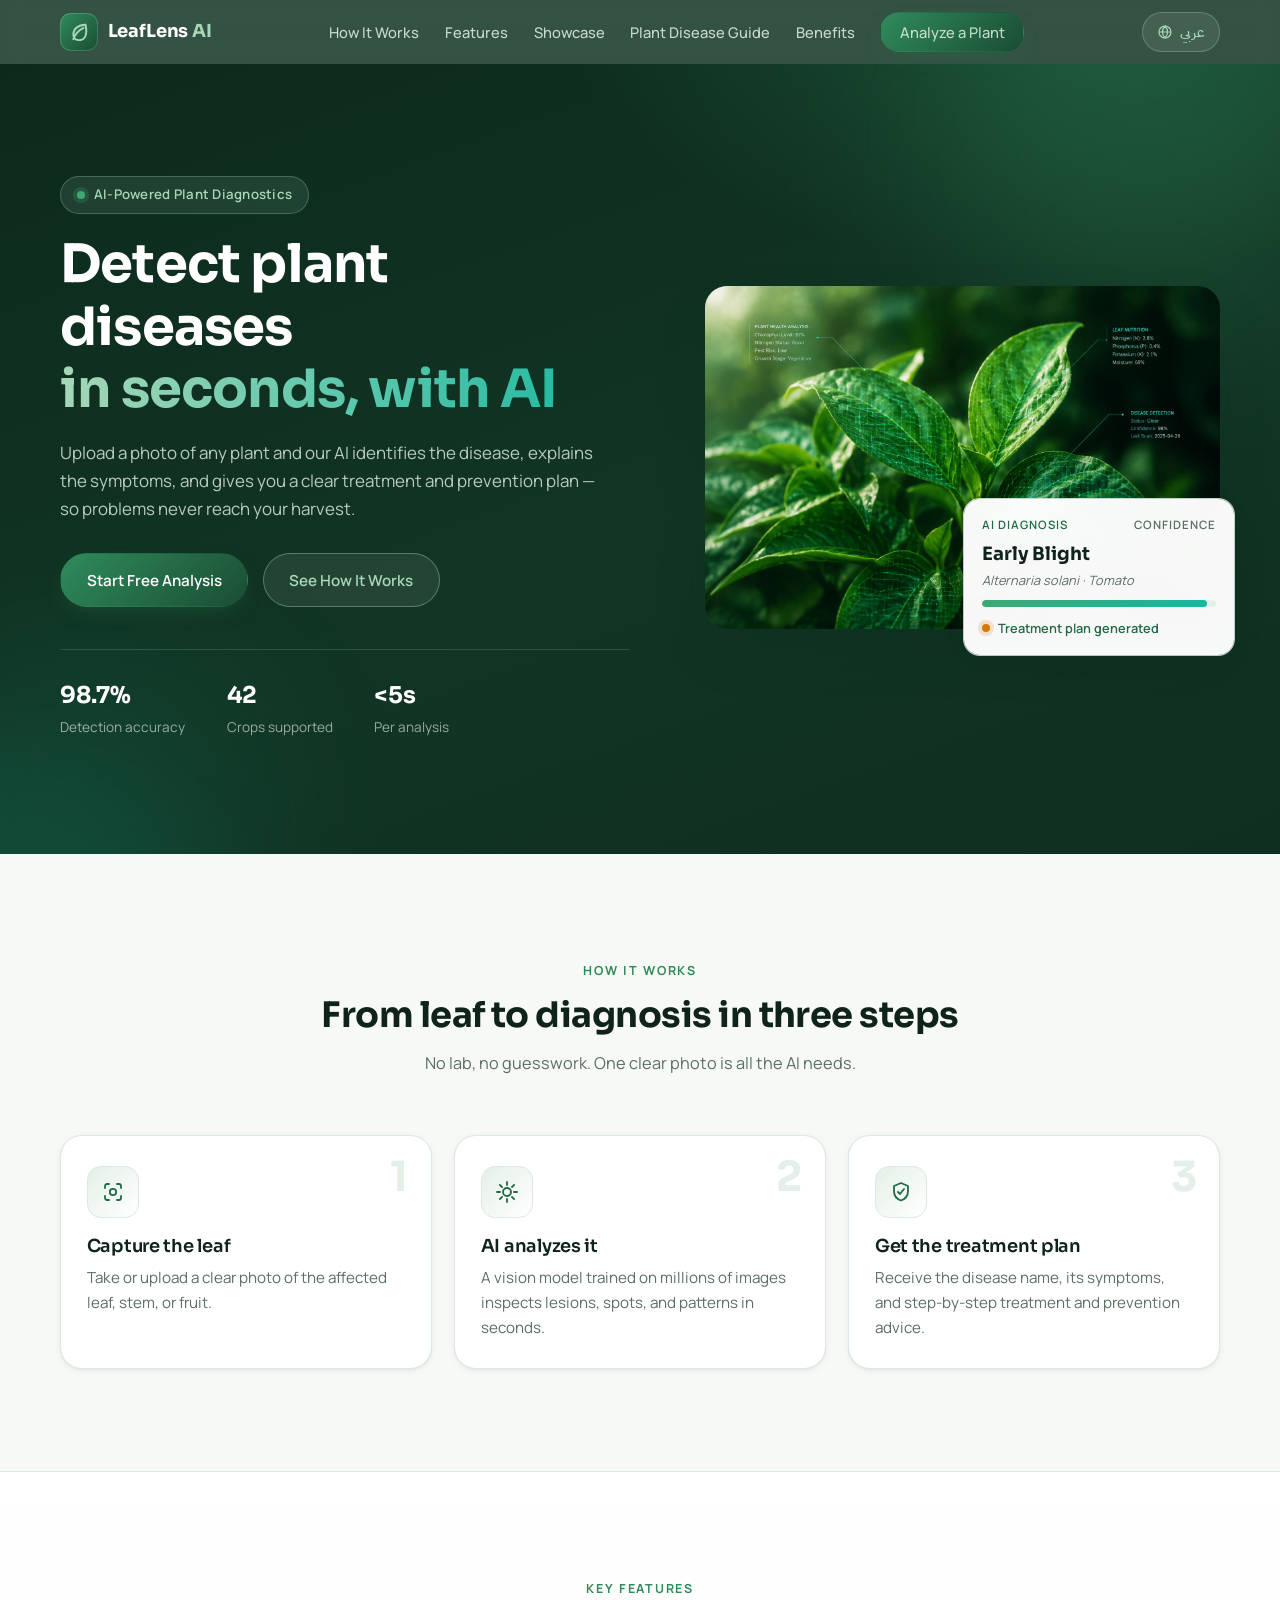
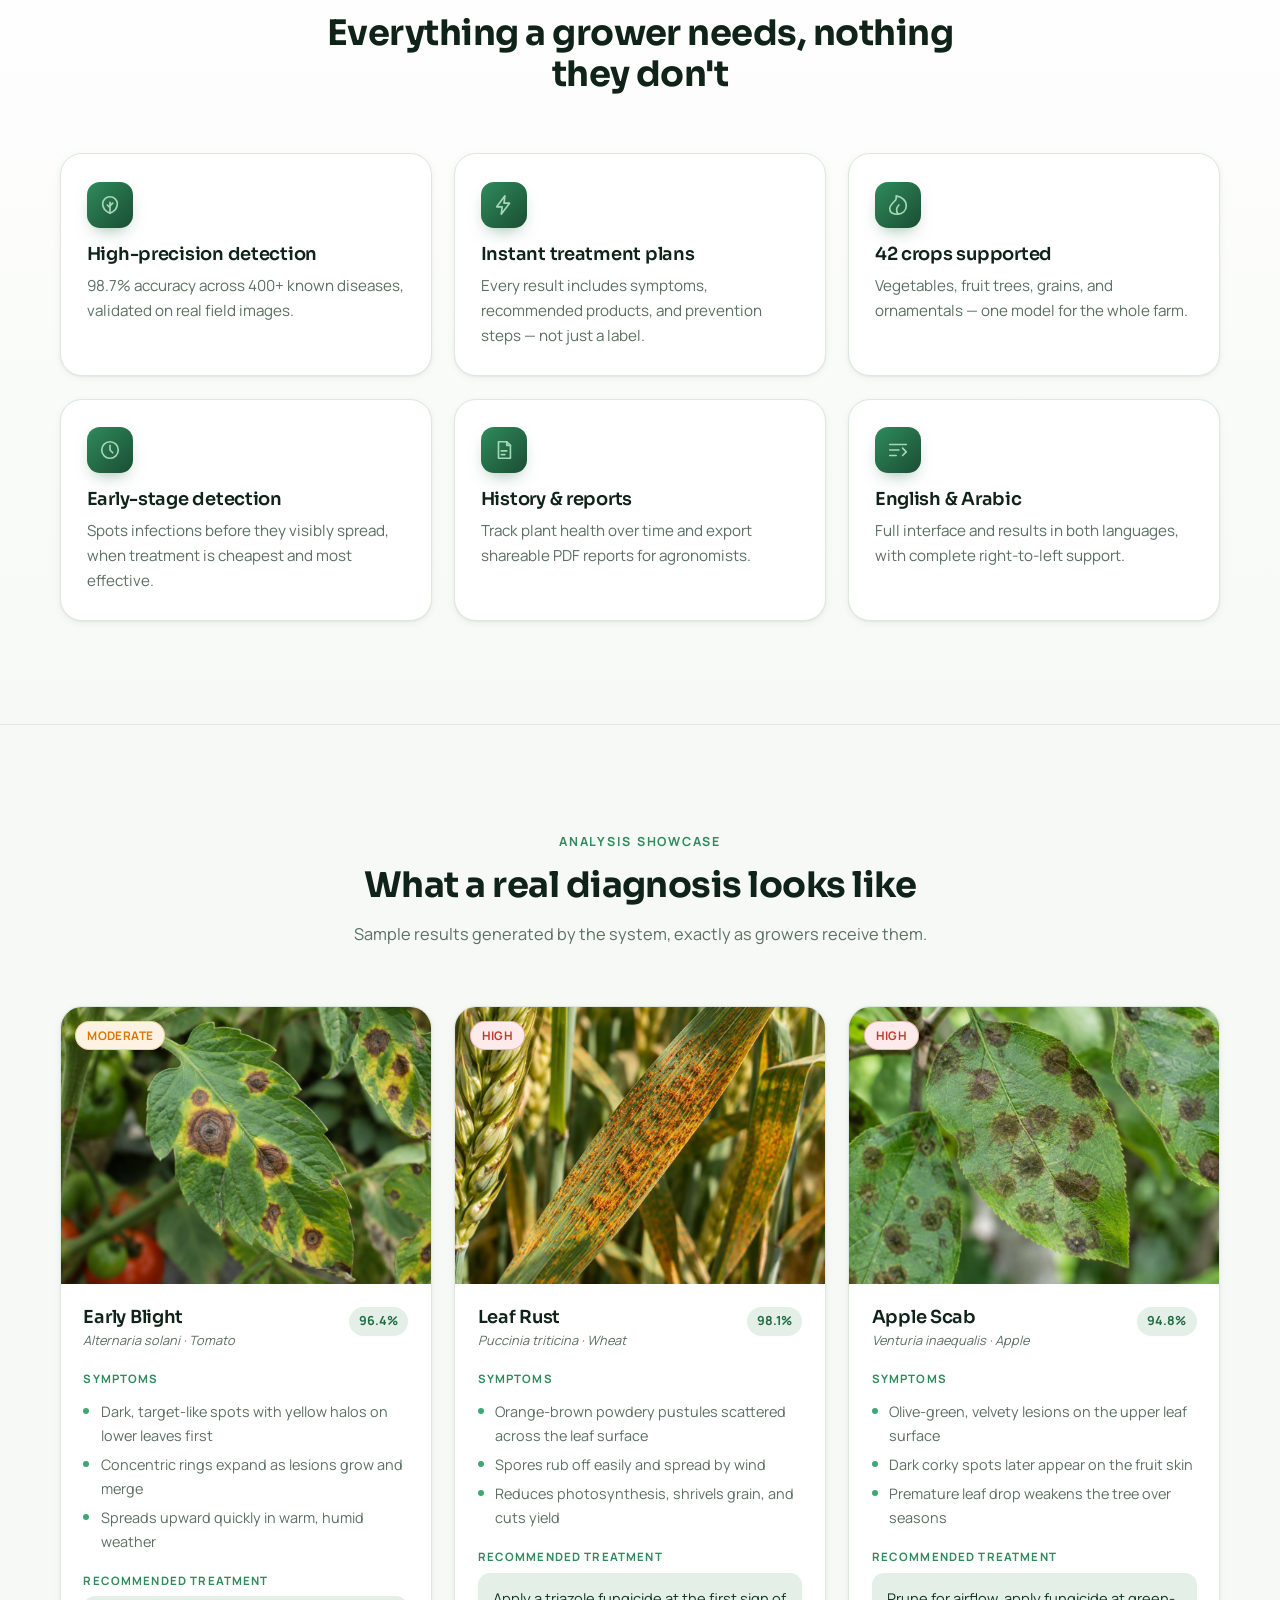
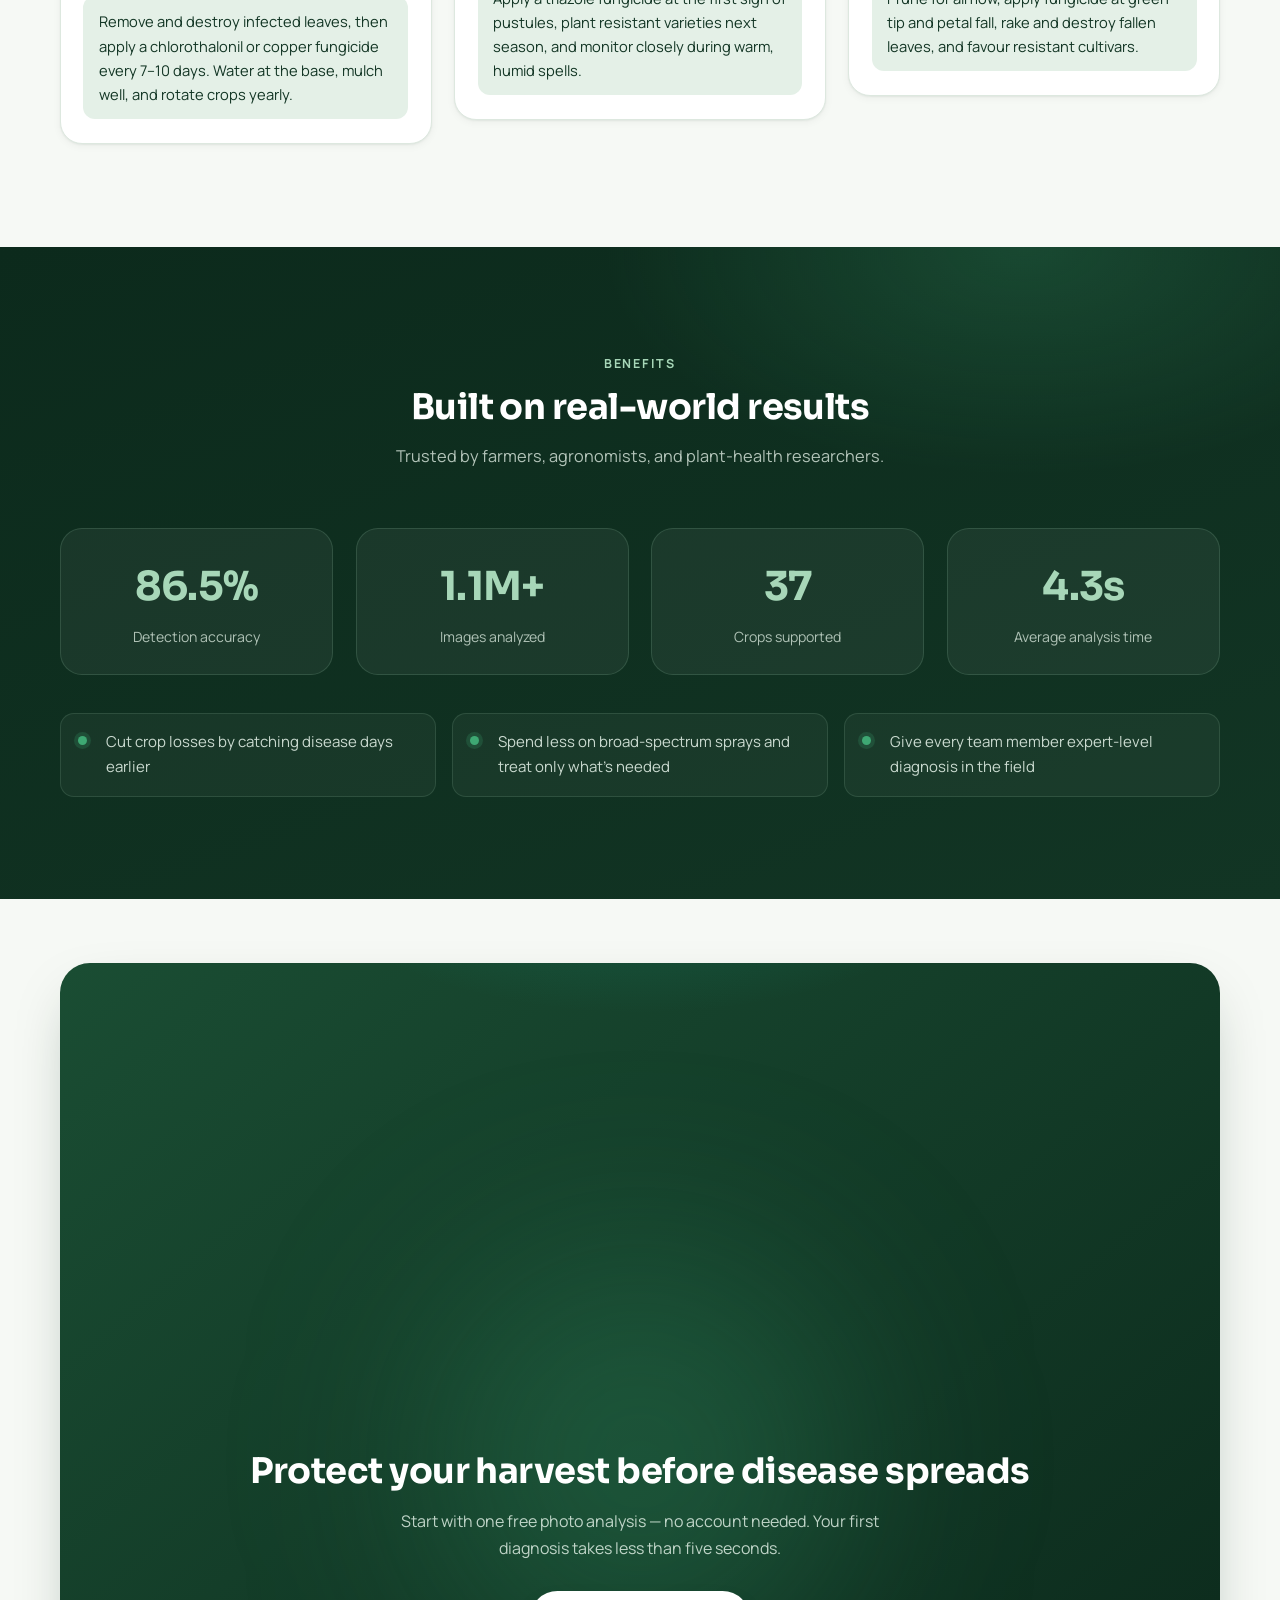
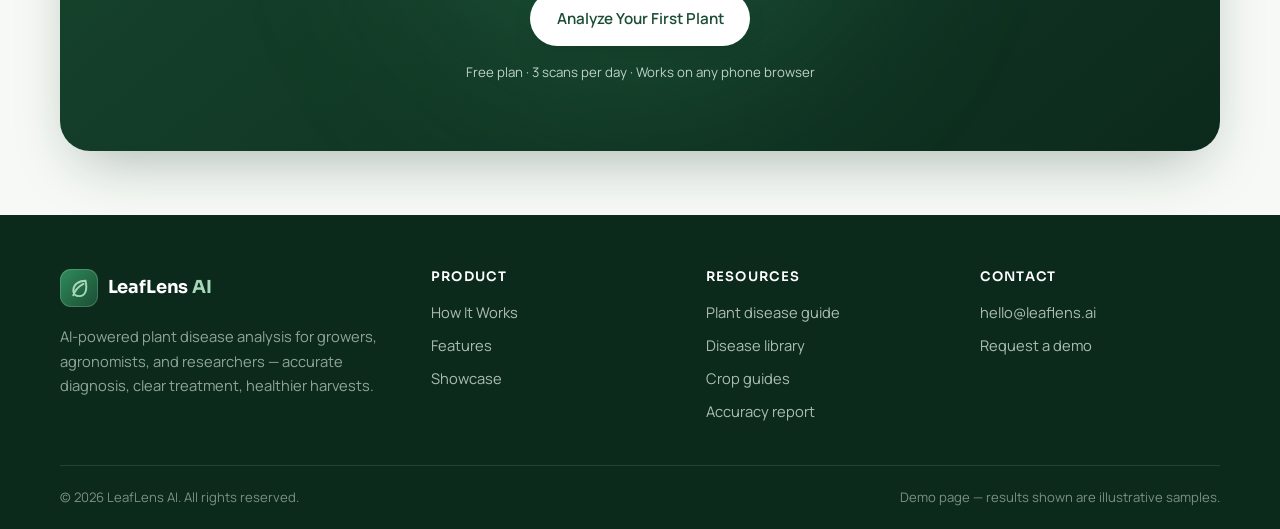
==== commit 2fd06c38: "NewPage" ====
--- a/index.html
+++ b/index.html
@@ -33,6 +33,7 @@
         <a href="#how" data-i18n="nav.how">How It Works</a>
         <a href="#features" data-i18n="nav.features">Features</a>
         <a href="#showcase" data-i18n="nav.showcase">Showcase</a>
+        <a href="plant-disease-info.html">Plant Disease Guide</a>
         <a href="#benefits" data-i18n="nav.benefits">Benefits</a>
         <a href="#cta" class="btn btn-primary btn-sm nav-cta" data-i18n="nav.cta">Analyze a Plant</a>
       </nav>
@@ -351,6 +352,7 @@
       </nav>
       <nav class="footer-col" aria-label="Resources">
         <h3 data-i18n="footer.resources">Resources</h3>
+        <a href="plant-disease-info.html">Plant disease guide</a>
         <a href="#showcase" data-i18n="footer.r1">Disease library</a>
         <a href="#features" data-i18n="footer.r2">Crop guides</a>
         <a href="#benefits" data-i18n="footer.r3">Accuracy report</a>
--- a/styles.css
+++ b/styles.css
@@ -259,6 +259,236 @@
 .menu-toggle[aria-expanded="true"] span:nth-child(2) { opacity: 0; }
 .menu-toggle[aria-expanded="true"] span:nth-child(3) { transform: translateY(-7px) rotate(-45deg); }
 
+/* ---------- Page Hero ---------- */
+.page-hero {
+  position: relative;
+  overflow: hidden;
+  background:
+    linear-gradient(135deg, rgba(255,255,255,0.82), rgba(233,246,236,0.9)),
+    linear-gradient(180deg, #effaf2 0%, #f7faf6 100%);
+  color: var(--green-900);
+  padding-block: clamp(3.5rem, 7vw, 6rem);
+}
+.page-hero::before {
+  content: "";
+  position: absolute;
+  inset: 0;
+  background:
+    radial-gradient(circle at top right, rgba(62, 168, 115, 0.18), transparent 32%),
+    radial-gradient(circle at bottom left, rgba(20, 184, 160, 0.14), transparent 28%);
+  pointer-events: none;
+}
+.page-hero-inner {
+  position: relative;
+  display: grid;
+  grid-template-columns: 1.05fr 0.95fr;
+  gap: clamp(2.5rem, 6vw, 5rem);
+  align-items: center;
+}
+.page-hero-copy { position: relative; z-index: 1; }
+.page-hero-copy h1 {
+  color: var(--green-950);
+  margin-top: 1.2rem;
+  letter-spacing: -0.04em;
+}
+.page-hero-copy .hero-badge {
+  background: rgba(62, 168, 115, 0.08);
+  border-color: rgba(34, 106, 69, 0.12);
+  color: var(--green-700);
+}
+.page-hero-copy .hero-sub {
+  max-width: 35rem;
+  color: var(--muted);
+}
+.page-hero-visual {
+  position: relative;
+  z-index: 1;
+}
+.page-hero-visual .hero-frame {
+  border: 1px solid rgba(34, 106, 69, 0.1);
+  box-shadow: 0 24px 60px -28px rgba(12, 42, 28, 0.25);
+}
+.page-hero-visual .diag-card {
+  inset-inline-end: -18px;
+  bottom: -24px;
+  background: rgba(255,255,255,0.92);
+  border: 1px solid rgba(34, 106, 69, 0.08);
+}
+
+/* ---------- Info cards ---------- */
+.info-grid {
+  display: grid;
+  grid-template-columns: repeat(3, 1fr);
+  gap: 1.4rem;
+}
+.info-card {
+  background: linear-gradient(180deg, #ffffff 0%, #f5faf6 100%);
+  border: 1px solid rgba(34, 106, 69, 0.08);
+  border-radius: 24px;
+  padding: 1.8rem 1.5rem;
+  box-shadow: 0 18px 40px -28px rgba(12, 42, 28, 0.32);
+  transition: transform 0.25s ease, box-shadow 0.25s ease;
+}
+.info-card:nth-child(2) {
+  background: linear-gradient(180deg, #f0f9f4 0%, #edf8f1 100%);
+}
+.info-card:nth-child(3) {
+  background: linear-gradient(180deg, #f9f3e7 0%, #fffaf4 100%);
+}
+.info-card:hover {
+  transform: translateY(-4px);
+  box-shadow: 0 24px 50px -30px rgba(12, 42, 28, 0.35);
+}
+.info-card h3 {
+  margin-bottom: 0.8rem;
+  color: var(--green-900);
+}
+.info-card p,
+.info-card li {
+  color: var(--muted);
+  font-size: 0.96rem;
+}
+.info-card ul {
+  display: grid;
+  gap: 0.55rem;
+  margin-top: 0.85rem;
+}
+.info-card li {
+  position: relative;
+  padding-inline-start: 1.1rem;
+}
+.info-card li::before {
+  content: "";
+  position: absolute;
+  inset-inline-start: 0;
+  top: 0.58em;
+  width: 6px;
+  height: 6px;
+  border-radius: 50%;
+  background: linear-gradient(135deg, var(--green-500), var(--tech));
+}
+
+.split-layout {
+  display: grid;
+  grid-template-columns: 1.1fr 0.9fr;
+  gap: 1.4rem;
+  align-items: stretch;
+}
+.info-panel {
+  background: linear-gradient(180deg, #ffffff 0%, #f3faf5 100%);
+  border: 1px solid rgba(34, 106, 69, 0.08);
+  border-radius: 24px;
+  padding: clamp(1.5rem, 3vw, 2.5rem);
+  box-shadow: 0 14px 34px -24px rgba(12, 42, 28, 0.22);
+}
+.info-panel h2 { margin-bottom: 1rem; }
+.info-panel-solid {
+  background: linear-gradient(160deg, #123524, #1b4c35 64%, #0d3323);
+  border-color: rgba(167, 215, 184, 0.18);
+  color: #eefaf4;
+  box-shadow: 0 30px 60px -30px rgba(12, 42, 28, 0.35);
+}
+.info-panel-solid h3,
+.info-panel-solid p,
+.info-panel-solid li,
+.info-panel-solid strong,
+.info-panel-solid span { color: #eefaf4; }
+.check-list {
+  list-style: none;
+  display: grid;
+  gap: 0.9rem;
+  margin: 0;
+  padding: 0;
+}
+.check-list li {
+  position: relative;
+  padding-inline-start: 1.75rem;
+  color: var(--muted);
+  line-height: 1.6;
+}
+.check-list li::before {
+  content: "✓";
+  position: absolute;
+  inset-inline-start: 0;
+  top: 0.02rem;
+  color: var(--green-600);
+  font-weight: 800;
+}
+.info-panel-solid .check-list li { color: rgba(238, 250, 244, 0.9); }
+.info-panel-solid .check-list li::before { color: var(--mint); }
+.mini-stats {
+  display: grid;
+  grid-template-columns: repeat(3, 1fr);
+  gap: 1rem;
+  margin-top: 1.7rem;
+}
+.mini-stats div {
+  padding: 1rem 0.8rem;
+  border-radius: 14px;
+  background: rgba(62, 168, 115, 0.06);
+  border: 1px solid rgba(34, 106, 69, 0.08);
+  text-align: center;
+}
+.mini-stats strong {
+  display: block;
+  font-family: var(--font-display);
+  font-size: 1.5rem;
+  margin-bottom: 0.2rem;
+  color: var(--green-800);
+}
+.mini-stats span {
+  font-size: 0.76rem;
+  opacity: 0.8;
+}
+
+.disease-cards {
+  display: grid;
+  grid-template-columns: repeat(4, 1fr);
+  gap: 1.2rem;
+}
+.disease-card {
+  display: flex;
+  flex-direction: column;
+  gap: 0.8rem;
+  background: linear-gradient(180deg, #ffffff 0%, #f7faf7 100%);
+  border-radius: 22px;
+}
+.disease-card .feature-icon {
+  margin-bottom: 0.2rem;
+  box-shadow: 0 14px 28px -16px rgba(34, 106, 69, 0.42);
+}
+
+.timeline {
+  display: grid;
+  gap: 1rem;
+}
+.timeline-item {
+  display: grid;
+  grid-template-columns: 54px 1fr;
+  gap: 1rem;
+  align-items: start;
+  background: rgba(255,255,255,0.06);
+  border: 1px solid rgba(167, 215, 184, 0.18);
+  border-radius: 20px;
+  padding: 1.2rem 1.3rem;
+  box-shadow: inset 0 0 0 1px rgba(255,255,255,0.03);
+}
+.timeline-item span {
+  display: grid;
+  place-items: center;
+  width: 54px;
+  height: 54px;
+  border-radius: 50%;
+  background: linear-gradient(135deg, rgba(167, 215, 184, 0.2), rgba(255,255,255,0.09));
+  color: var(--mint);
+  font-family: var(--font-display);
+  font-weight: 700;
+  font-size: 1.2rem;
+  border: 1px solid rgba(167, 215, 184, 0.2);
+}
+.timeline-item h3 { margin-bottom: 0.5rem; color: #fff; }
+.timeline-item p { color: rgba(233, 246, 236, 0.8); }
+
 /* ---------- Hero ---------- */
 .hero {
   position: relative;
@@ -780,13 +1010,19 @@
 
 /* ---------- Responsive ---------- */
 @media (max-width: 1024px) {
-  .hero-inner { grid-template-columns: 1fr; }
+  .page-hero-inner,
+  .hero-inner,
+  .split-layout { grid-template-columns: 1fr; }
+  .page-hero-copy,
   .hero-copy { text-align: center; }
+  .page-hero-copy .hero-sub,
   .hero-sub { margin-inline: auto; }
+  .page-hero-copy .hero-actions,
   .hero-actions, .hero-stats { justify-content: center; }
+  .page-hero-visual,
   .hero-visual { max-width: 620px; margin-inline: auto; width: 100%; }
   .diag-card { inset-inline-end: 0.5rem; bottom: -20px; }
-  .features-grid, .showcase-grid, .benefit-points { grid-template-columns: repeat(2, 1fr); }
+  .features-grid, .showcase-grid, .benefit-points, .info-grid, .disease-cards { grid-template-columns: repeat(2, 1fr); }
   .steps { grid-template-columns: 1fr; max-width: 560px; margin-inline: auto; }
   .stats-grid { grid-template-columns: repeat(2, 1fr); }
   .footer-grid { grid-template-columns: 1fr 1fr; }
@@ -822,12 +1058,14 @@
   .nav-cta { margin-top: 1rem; }
   .lang-toggle span#langLabel { display: inline; }
 
-  .features-grid, .showcase-grid, .benefit-points, .stats-grid { grid-template-columns: 1fr; }
+  .features-grid, .showcase-grid, .benefit-points, .stats-grid, .info-grid, .disease-cards, .mini-stats { grid-template-columns: 1fr; }
+  .page-hero-copy .hero-actions,
   .hero-stats { gap: 1.2rem 2rem; }
   .diag-card { position: relative; inset-inline: 0; bottom: 0; width: 100%; margin-top: -1.5rem; }
-  .hero-visual { display: flex; flex-direction: column; }
+  .hero-visual, .page-hero-visual { display: flex; flex-direction: column; }
   .footer-grid { grid-template-columns: 1fr; gap: 1.6rem; }
   .footer-bottom { justify-content: center; text-align: center; }
+  .timeline-item { grid-template-columns: 1fr; }
 }
 
 /* ---------- Reduced motion ---------- */
